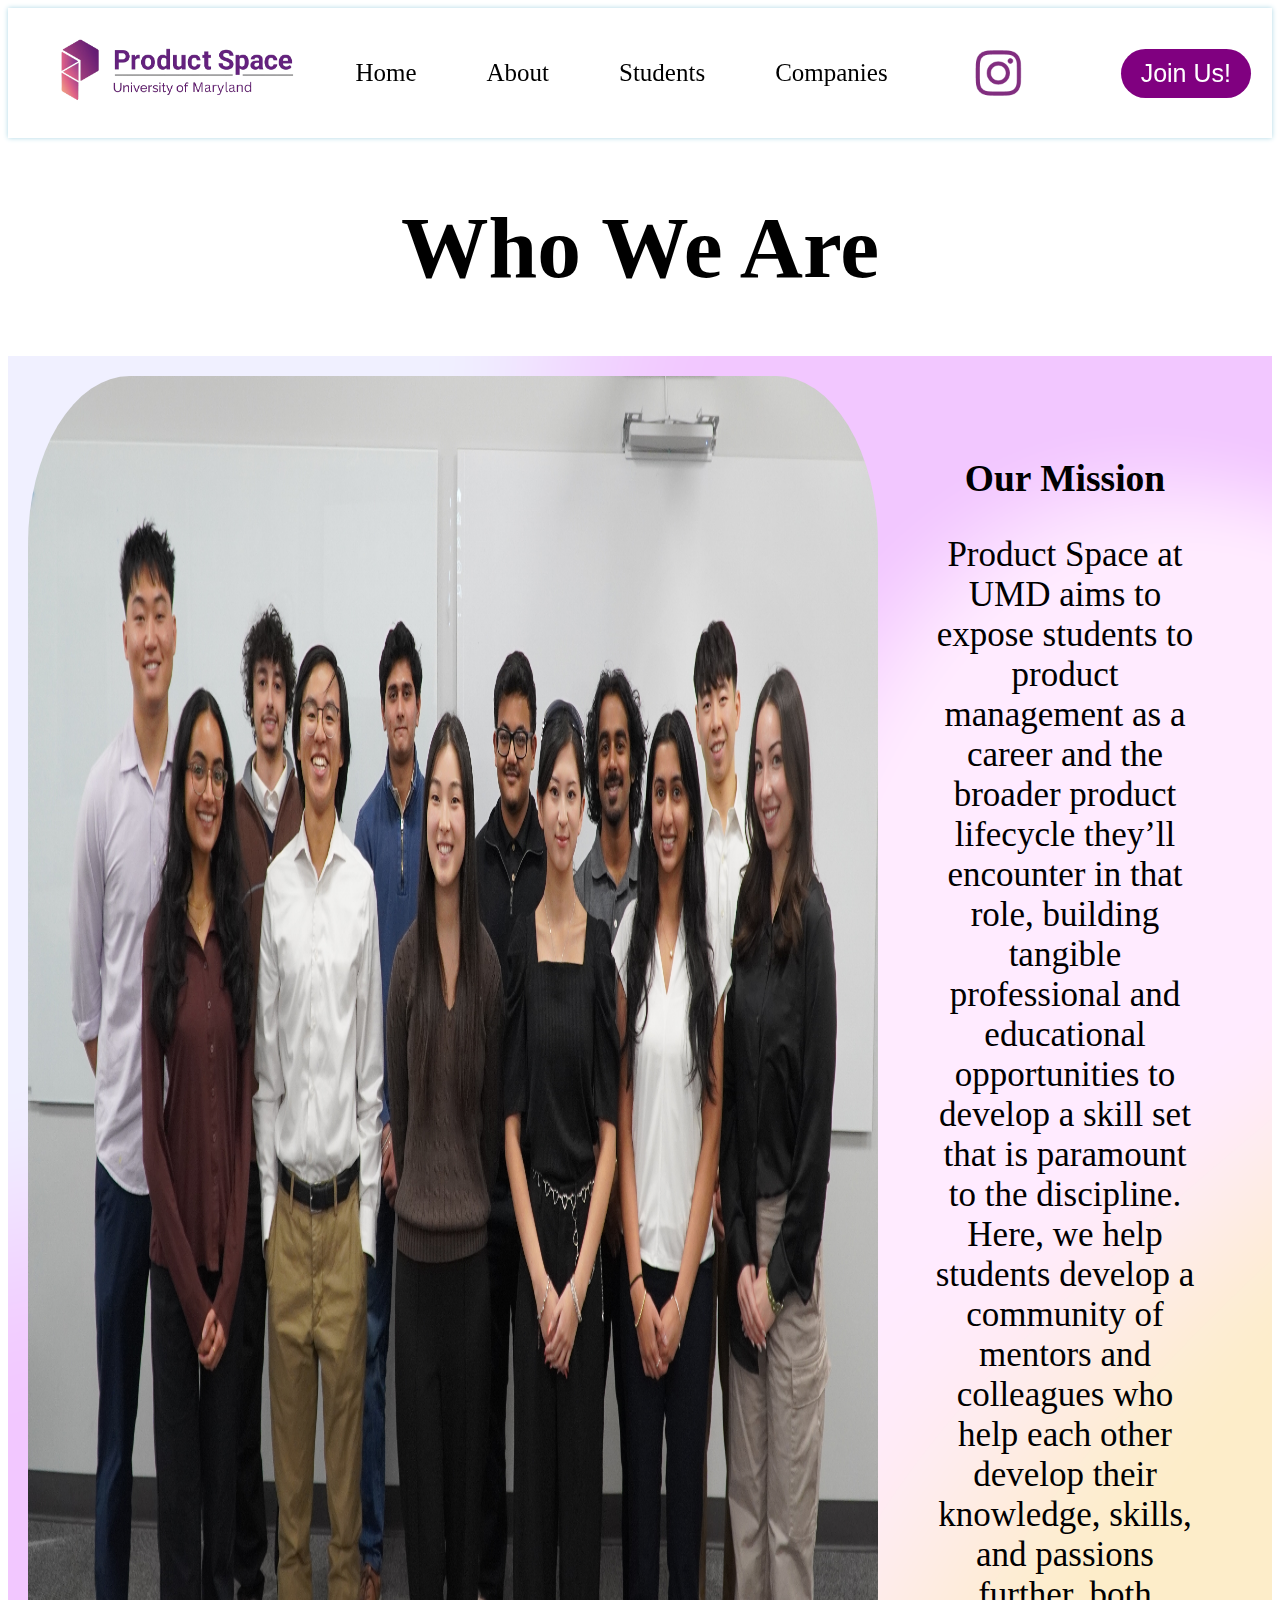
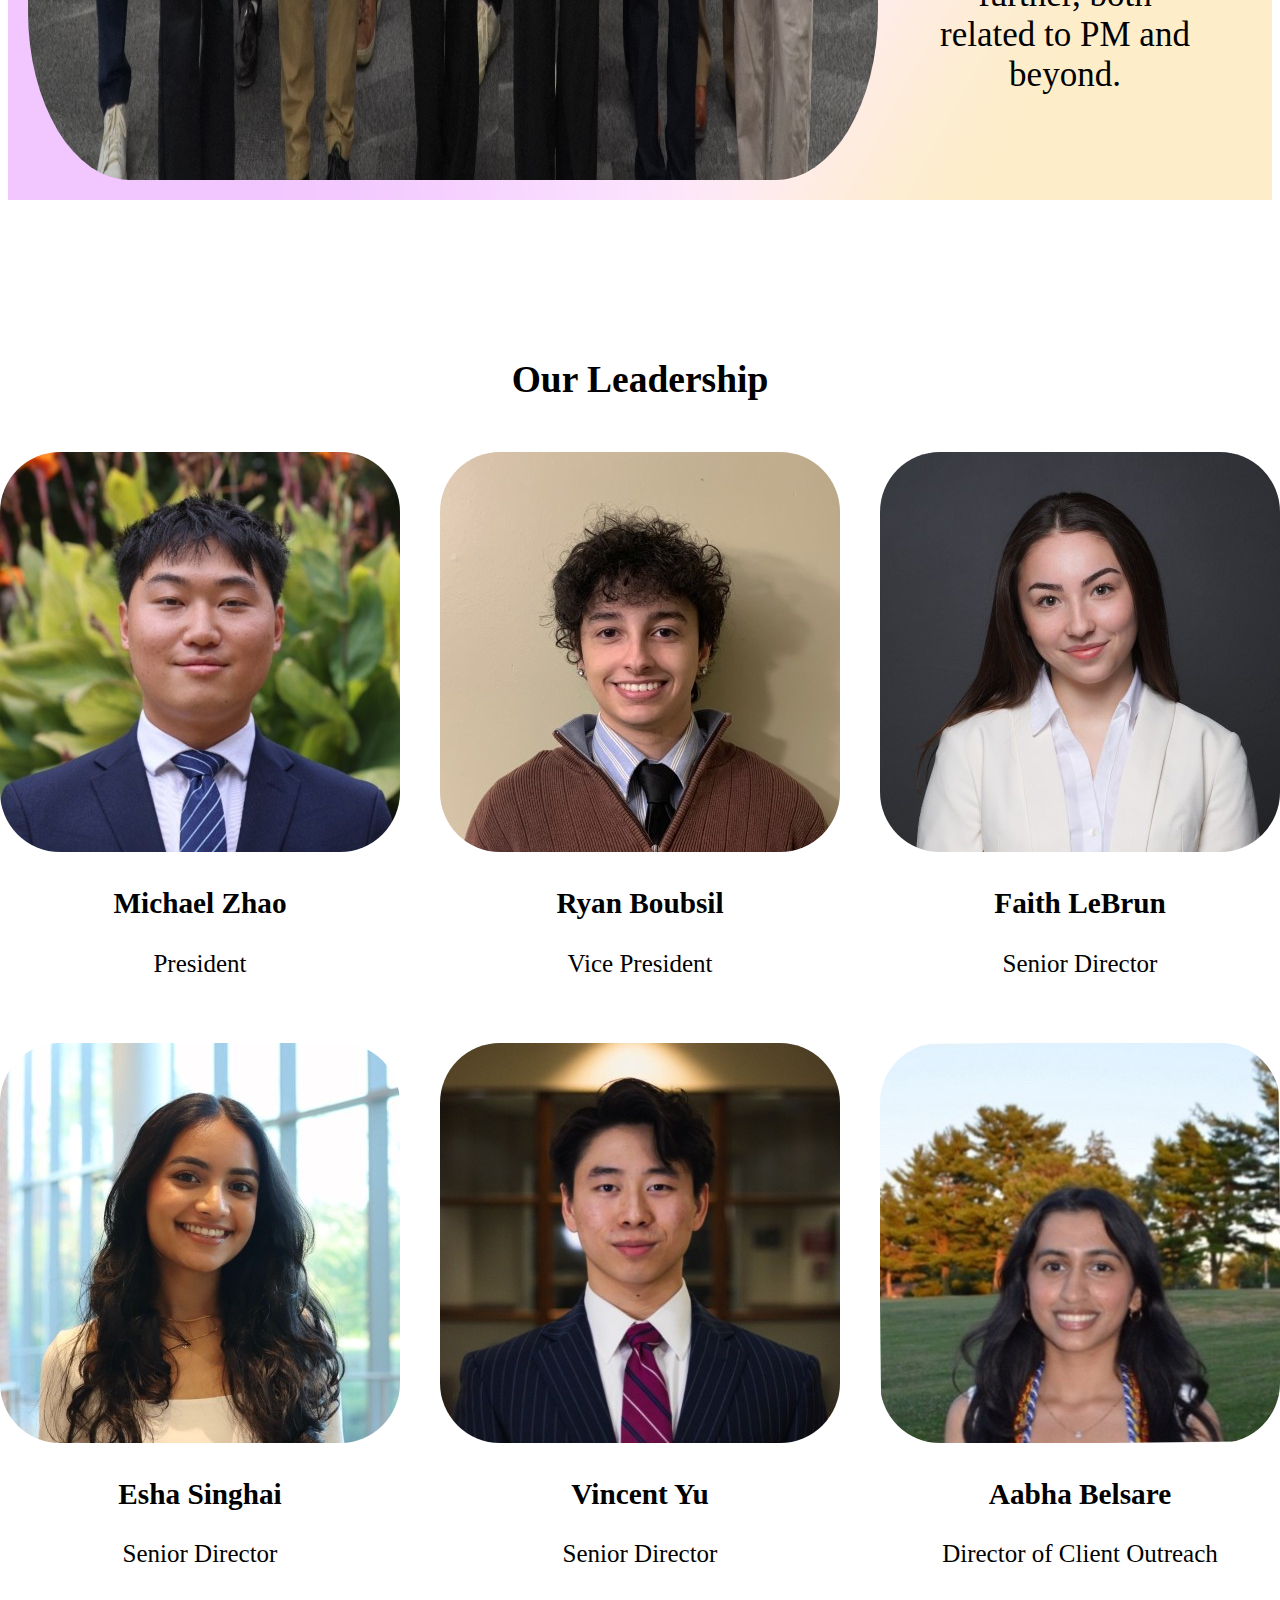
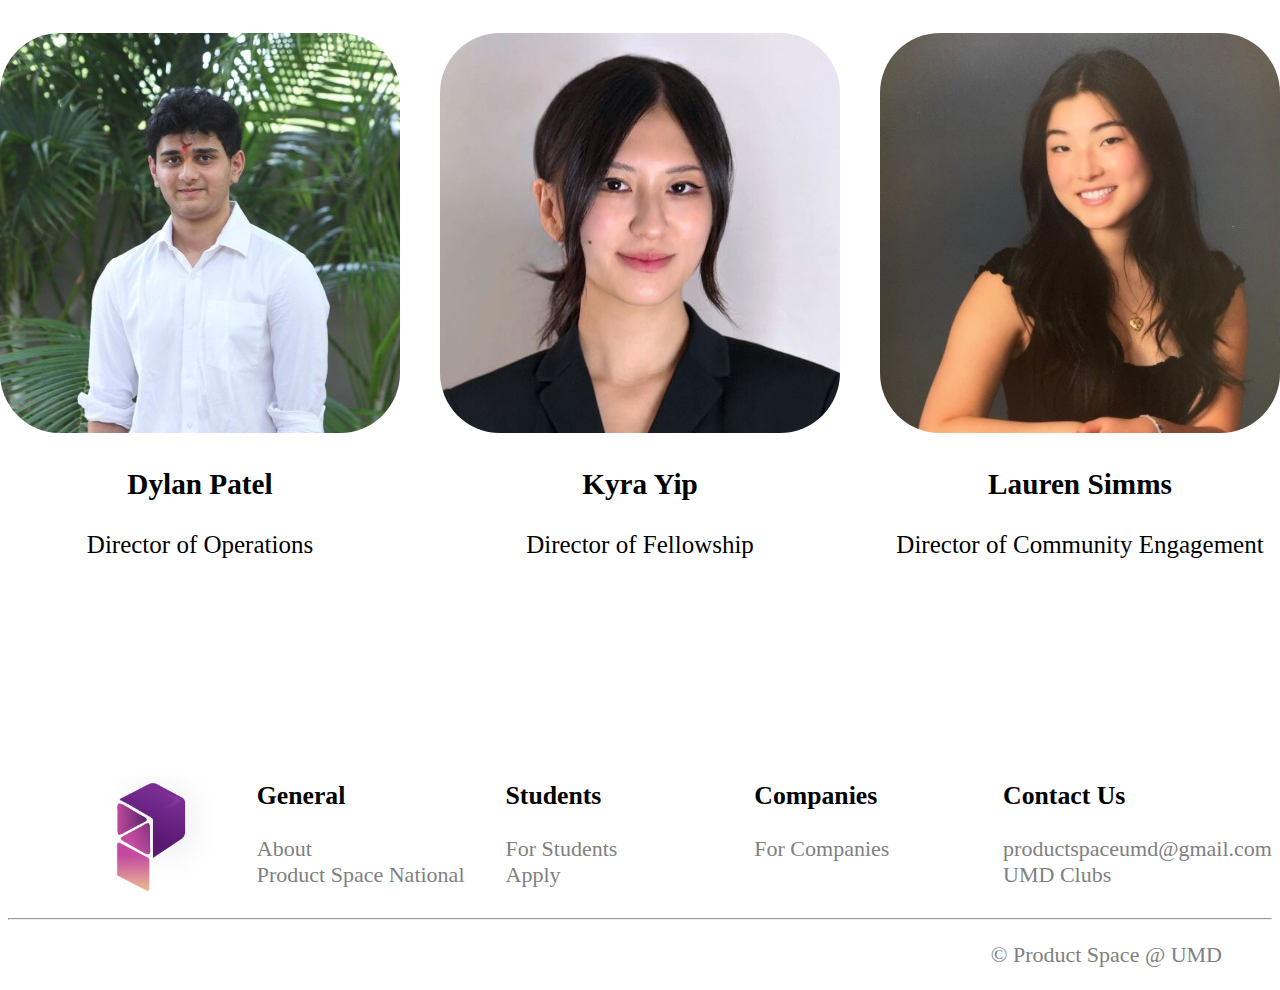
==== about.html @ c0e86bc1 "Add files via upload" ====
<!DOCTYPE html>
<html lang="en">

<head>
    <meta charset="utf-8">
	<title>UMD Product Space </title>
    <link rel="stylesheet" href="style.css" type="text/css">
</head>

<body class="body-format">
    <div id="navbar">
        <div id="leftNav">
            <img src="ps+md+logo.png" height="80">

            <a href="home.html">Home</a>
            <a href="about.html">About</a>
            <a href="students.html">Students</a>
            <a href="companies.html">Companies</a>
        </div>
        <div id="rightNav">
            <a href="https://www.instagram.com/productspaceumd/">
                <img src="instaLogo.png" height="60" alt="instagram"> 
            </a>
            <a  href="https://docs.google.com/forms/d/e/1FAIpQLSeWlETWPmmXoD9NtAts4yCuMwz2vFxb6qbk9b46RQPgtwjaCg/viewform">
                <button class="joinButton">Join Us!</button>
            </a>  
        </div>
      </div>

      <h1 style="text-align: center;">Who We Are</h1>
     <div id="about">
        
        <div class="row">
            <img src="GroupPhoto.JPG" width="850px" style="border-radius: 12%;">
            
            <div class="columnA">
                <h2>Our Mission</h2>
                <p>Product Space at UMD aims to expose students to product management as a career and the broader product lifecycle they’ll encounter in that role, building tangible professional and educational opportunities to develop a skill set that is paramount to the discipline. Here, we help students develop a community of mentors and colleagues who help each other develop their knowledge, skills, and passions further, both related to PM and beyond.</p>
            </div>
        </div>
        
        
     </div> 



     

     <div id="leadership">
        <h2 style="text-align: center;">Our Leadership</h2>
        <div class="flexbox">
            <div class="person">
                <img class="headshot" src="MichaelZhao.jpeg">
                <h3>Michael Zhao</h3>
                <p>President</p>
             </div>
             <div class="person">
                <img class="headshot" src="RyanBoubsil.jpeg">
                <h3>Ryan Boubsil</h3>
                <p>Vice President</p>
             </div>
    
             <div class="person">
                <img class="headshot" src="FaithLeBrun.jpeg">
                <h3>Faith LeBrun</h3>
                <p>Senior Director</p>
             </div>
         </div>
         
         <div class="flexbox">
             <div class="person">
                <img class="headshot" src="EshaSinghai.jpeg">
                <h3>Esha Singhai</h3>
                <p>Senior Director</p>
             </div>
            
             <div class="person">
                <img class="headshot" src="VincentYu.jpeg">
                <h3>Vincent Yu</h3>
                <p>Senior Director</p>
             </div>
    
             <div class="person">
                <img class="headshot" src="AabhaBelsare.jpeg">
                <h3>Aabha Belsare</h3>
                <p>Director of Client Outreach</p>
             </div>
         </div>
         
         <div class="flexbox">
            <div class="person">
                <img class="headshot" src="DylanPatel.jpeg">
                <h3>Dylan Patel</h3>
                <p>Director of Operations</p>
             </div>
             
             <div class="person">
                <img class="headshot" src="Kyra.jpg">
                <h3>Kyra Yip</h3>
                <p>Director of Fellowship </p>
             </div>
            
             <div class="person">
                <img class="headshot" src="Lauren.jpeg">
                <h3>Lauren Simms</h3>
                <p>Director of Community Engagement</p>
             </div>
         </div>
         
         
     </div>

     <div class="row" id="footer">
        <div class="columnF">
            <img width="125px" src="ps+logo.png" style="margin-left: 80px; margin-top: 20px;">
        </div>
        <div class="columnF" id="">
            <h3>General</h3>
            <a href="about.html">About</a><br>
            <a href="https://www.productspace.org/">Product Space National</a>
        </div>
        <div class="columnF">
            <h3>Students</h3>
            <a href="students.html">For Students</a><br>
            <a href="https://docs.google.com/forms/d/e/1FAIpQLSeWlETWPmmXoD9NtAts4yCuMwz2vFxb6qbk9b46RQPgtwjaCg/viewform"> Apply</a>
        </div>
        <div class="columnF" id="">
            <h3>Companies</h3>
            <a href="companies.html">For Companies</a>
        </div>
        <div class="columnF">
            <h3>Contact Us</h3>
            <a href="mailto:productspaceumd@gmail.com?subject=Client%20Project">
                productspaceumd@gmail.com
            </a><br>
            <a href="https://terplink.umd.edu/organization/productspaceatumd">UMD Clubs</a> 
        </div>
       
      </div>
      <hr>
      <p id="copyright">&#169 Product Space @ UMD </p>
</body>
</html>
---- style.css ----
html{
    font-size: 25px;
    background-color: white;
    font-family: "Roboto", serif;
    font-weight: 400;
    font-style: normal;
    font-variation-settings: "wdth" 100;
}

/* Style the navbar */
#navbar {
    display: flex;
    position: sticky;
    top: 0;
    overflow: hidden;
    background-color: white;
    box-shadow: 0px 0px 5px lightblue;
    align-items: center;
    
}
#leftNav{
  display: flex;
  align-items: center;
}

#rightNav {
  display: flex;
  align-items: center;
  justify-content: space-between; /* Ensure proper spacing */
  gap: 15px; /* Adds spacing between elements */
}
#leftNav img {
  margin-left: 30px; /* Add spacing between the icon and the button */
}
  

#rightNav img {
  margin: 0 10px; /* Adjust spacing */
  height: 60px; /* Ensure consistent height */
  vertical-align: middle; /* Align with button */
}
  
  /* Navbar links */
  #navbar a {
    float: left;
    display: block;
    color: black;
    text-align: center;
    padding: 35px;
    text-decoration: none;
    font-size: 1rem;
  }

  #footer a{
    color: gray;
    text-decoration: none;
  }

  #footer a:hover{
    color: purple;
    text-decoration: underline;
  }
  
  #navbar a:hover {
    color: purple; 
    text-decoration: underline;
  }
  h1{
    font-size: 3.5rem;
  }
  /* Page content */
  .content {
    padding: 16px;
  }

  #about{
    padding: 20px; 
  }

  .joinButton {
    color: white;
    background-color: purple;
    border-radius: 35px;
    font-size: 1rem;
    padding: 10px 20px; /* Adjust padding */
    border: none;
    white-space: nowrap; /* Prevents text from wrapping */
}
 .learnButton{
    color:white; 
    background-color: purple;
    border-radius: 35px;
    font-size: 1rem;
    padding: 20px; 
    border: none;
 }

 .joinButton:hover{
    opacity: 70%;
 }
 .row {
    display: flex;
  }
  #intro{
    background-image: url(mesh-gradient.png);
    background-repeat: repeat-x;
    background-size: cover; 
  }
  #for{
    background-image: url(mesh-gradient.png);
    background-repeat: repeat-x;
    background-size: cover; 
  }
  #about{
    background-image: url(mesh-gradient.png);
    background-repeat: repeat-x;
    background-size: cover; 
  }

  #student{
    background-image: url(mesh-gradient.png);
    background-repeat: repeat-x;
    background-size: cover; 
    padding: 100px;
  }

  #studentCol{
    padding-left: 20px;
  }
  #studentPara{
    font-size: 1.2rem;
    padding:59px; 
  }
  #flyer{
    margin-left: 25%;
    width: 1000px; 
  }
  .column {
    flex: 50%;
    margin: 100px ; 
  }
  .columnF{
    flex: 25%;
    margin-top: 25px;
  }
  .columnA{
    text-align: center;
    padding:50px; 

  }
  .columnA p{
    font-size: 1.4rem;
  }

  #leftColumn{
    margin-left: 146px;
  }
  #leadership{
    padding: 10%;
  }
  #mission{
    font-size: 2.5rem;
    padding: 60px 150px 60px 150px; 
    text-align: center;
  }
  .headshot{
    width: 400px;
    border-radius: 15%;
  }
  .flexbox{
    display: flex;
    justify-content: center;
  }
  .person{
    text-align: center;
    padding: 20px;
  }
  #emailLink{
    color: black; 
  }
  #emailLink a:hover{
    color: purple;
  }
  #footer{
    font-size: 22px;
  }
  #copyright{
    color:gray; 
    font-size: 22px;
    margin-right: 50px; 
    text-align: right;
  }
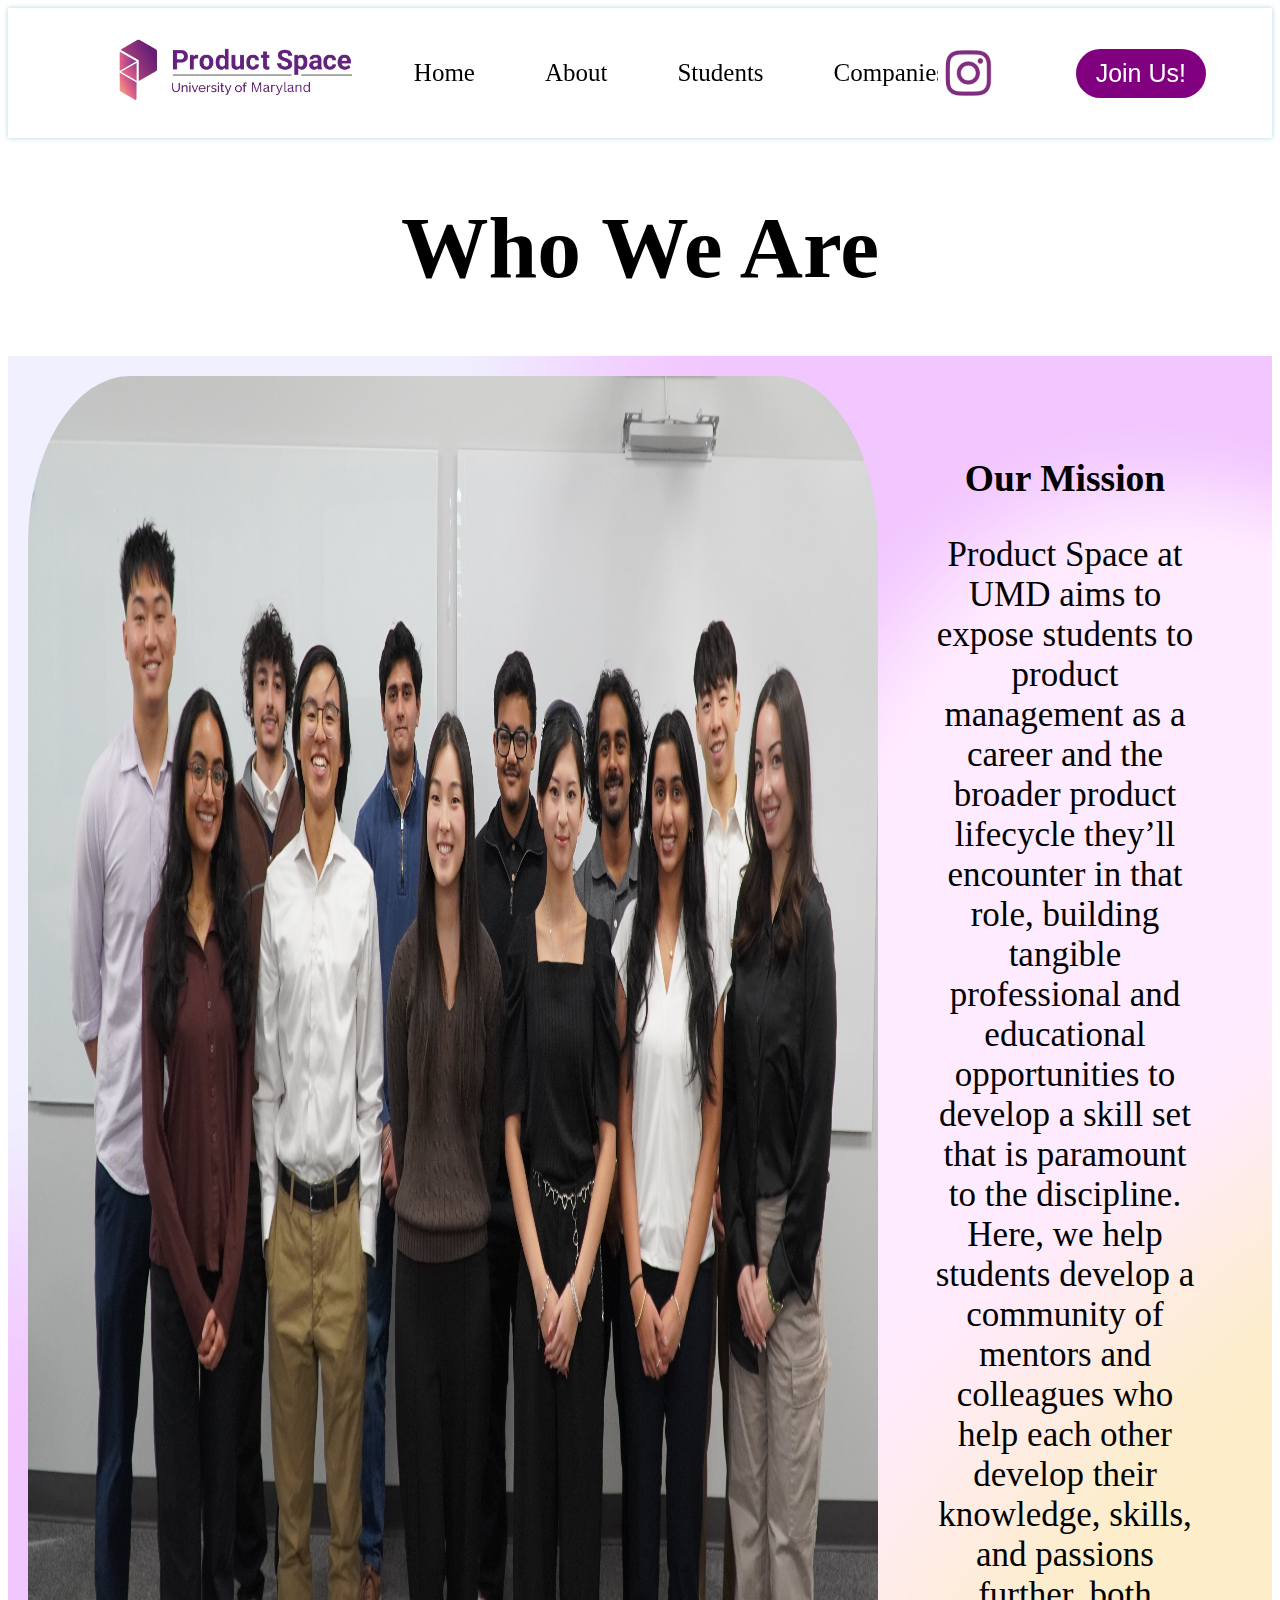
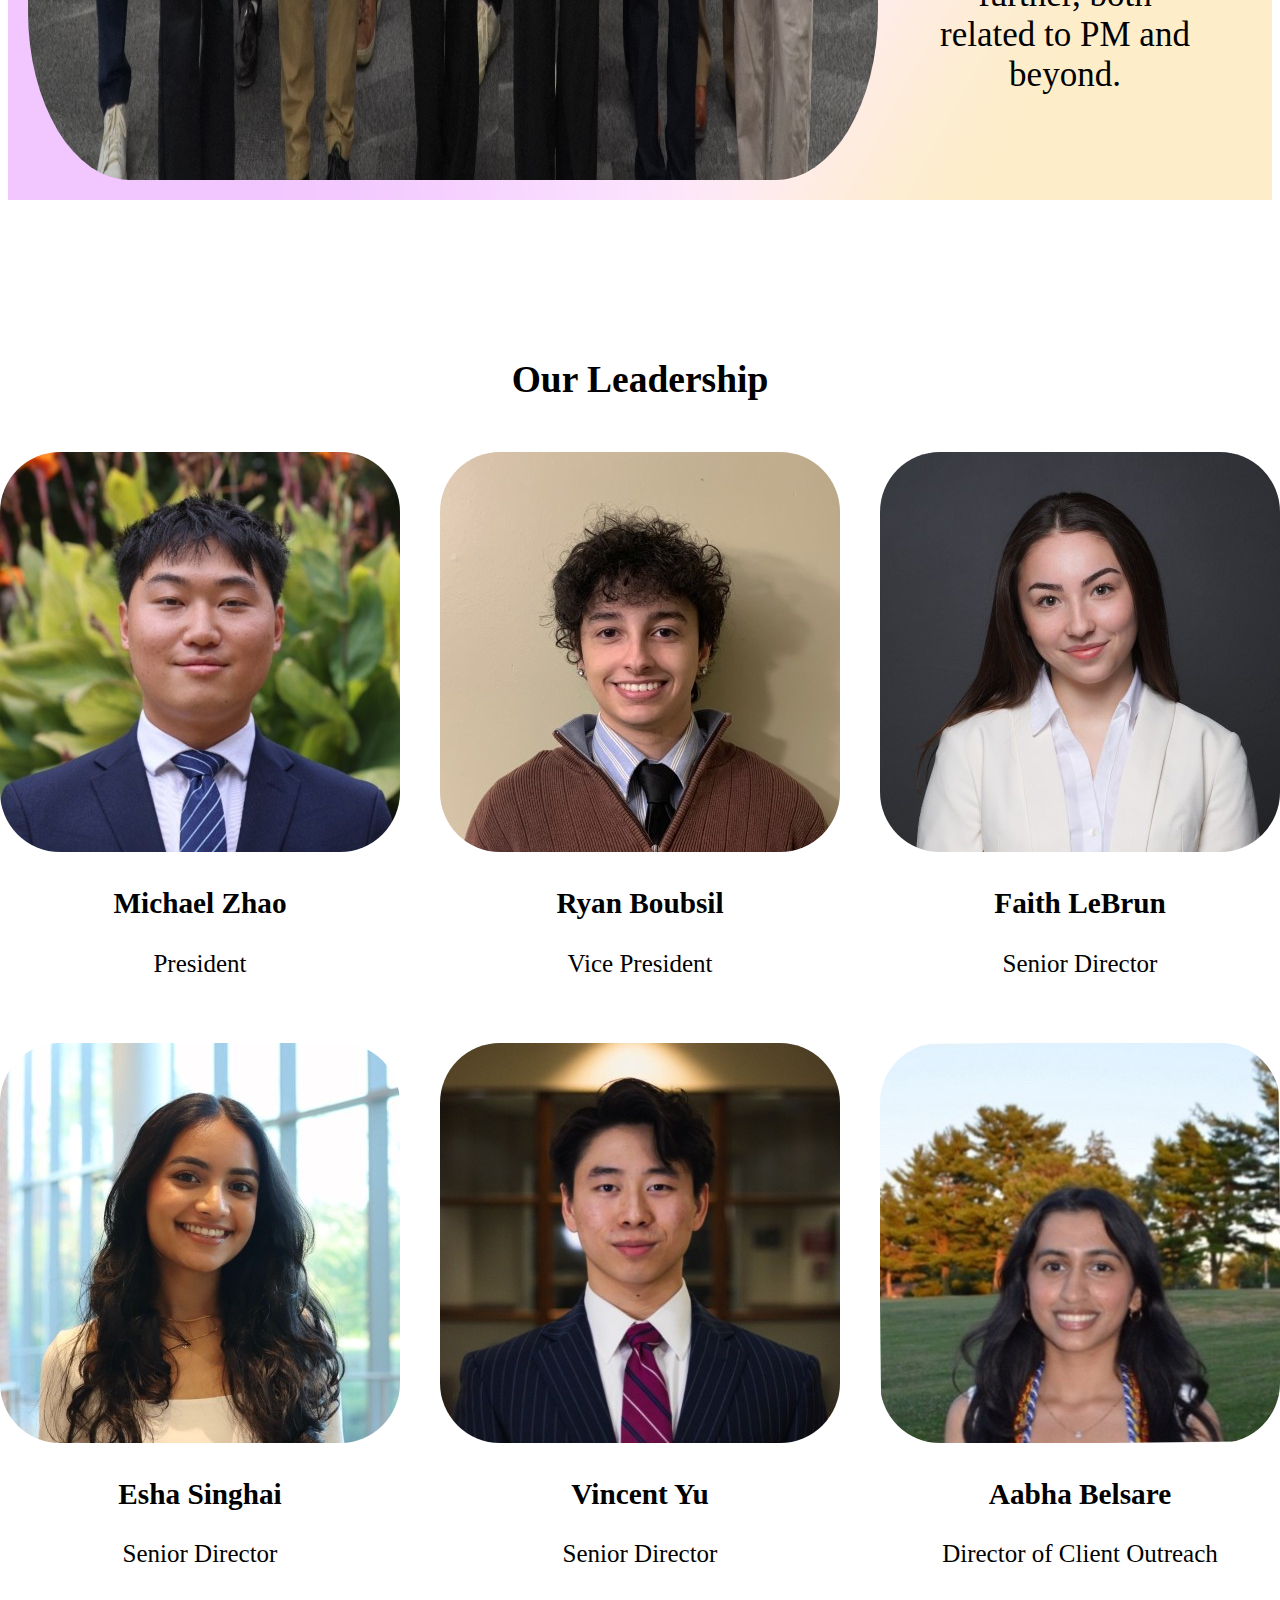
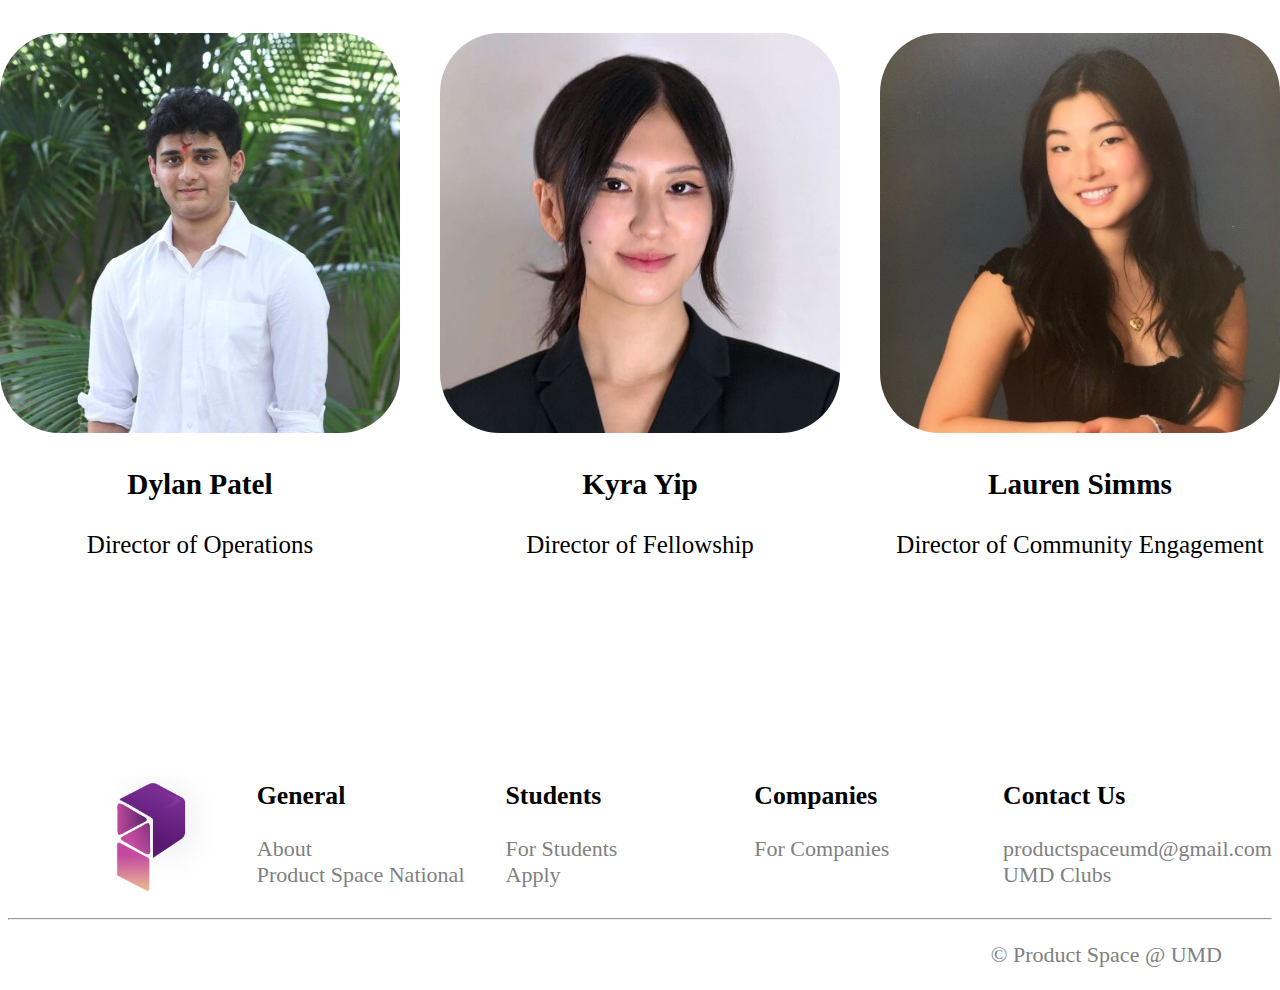
==== commit 72d306c5: "Update about.html" ====
--- a/about.html
+++ b/about.html
@@ -12,7 +12,7 @@
         <div id="leftNav">
             <img src="ps+md+logo.png" height="80">
 
-            <a href="home.html">Home</a>
+            <a href="index.html">Home</a>
             <a href="about.html">About</a>
             <a href="students.html">Students</a>
             <a href="companies.html">Companies</a>
@@ -140,4 +140,4 @@
       <hr>
       <p id="copyright">&#169 Product Space @ UMD </p>
 </body>
-</html>+</html>
--- a/style.css
+++ b/style.css
@@ -28,10 +28,9 @@
   display: flex;
   align-items: center;
   justify-content: space-between; /* Ensure proper spacing */
-  gap: 15px; /* Adds spacing between elements */
 }
 #leftNav img {
-  margin-left: 30px; /* Add spacing between the icon and the button */
+  margin-left: 10%; /* Add spacing between the icon and the button */
 }
   
 
@@ -190,4 +189,4 @@
     font-size: 22px;
     margin-right: 50px; 
     text-align: right;
-  }+  }
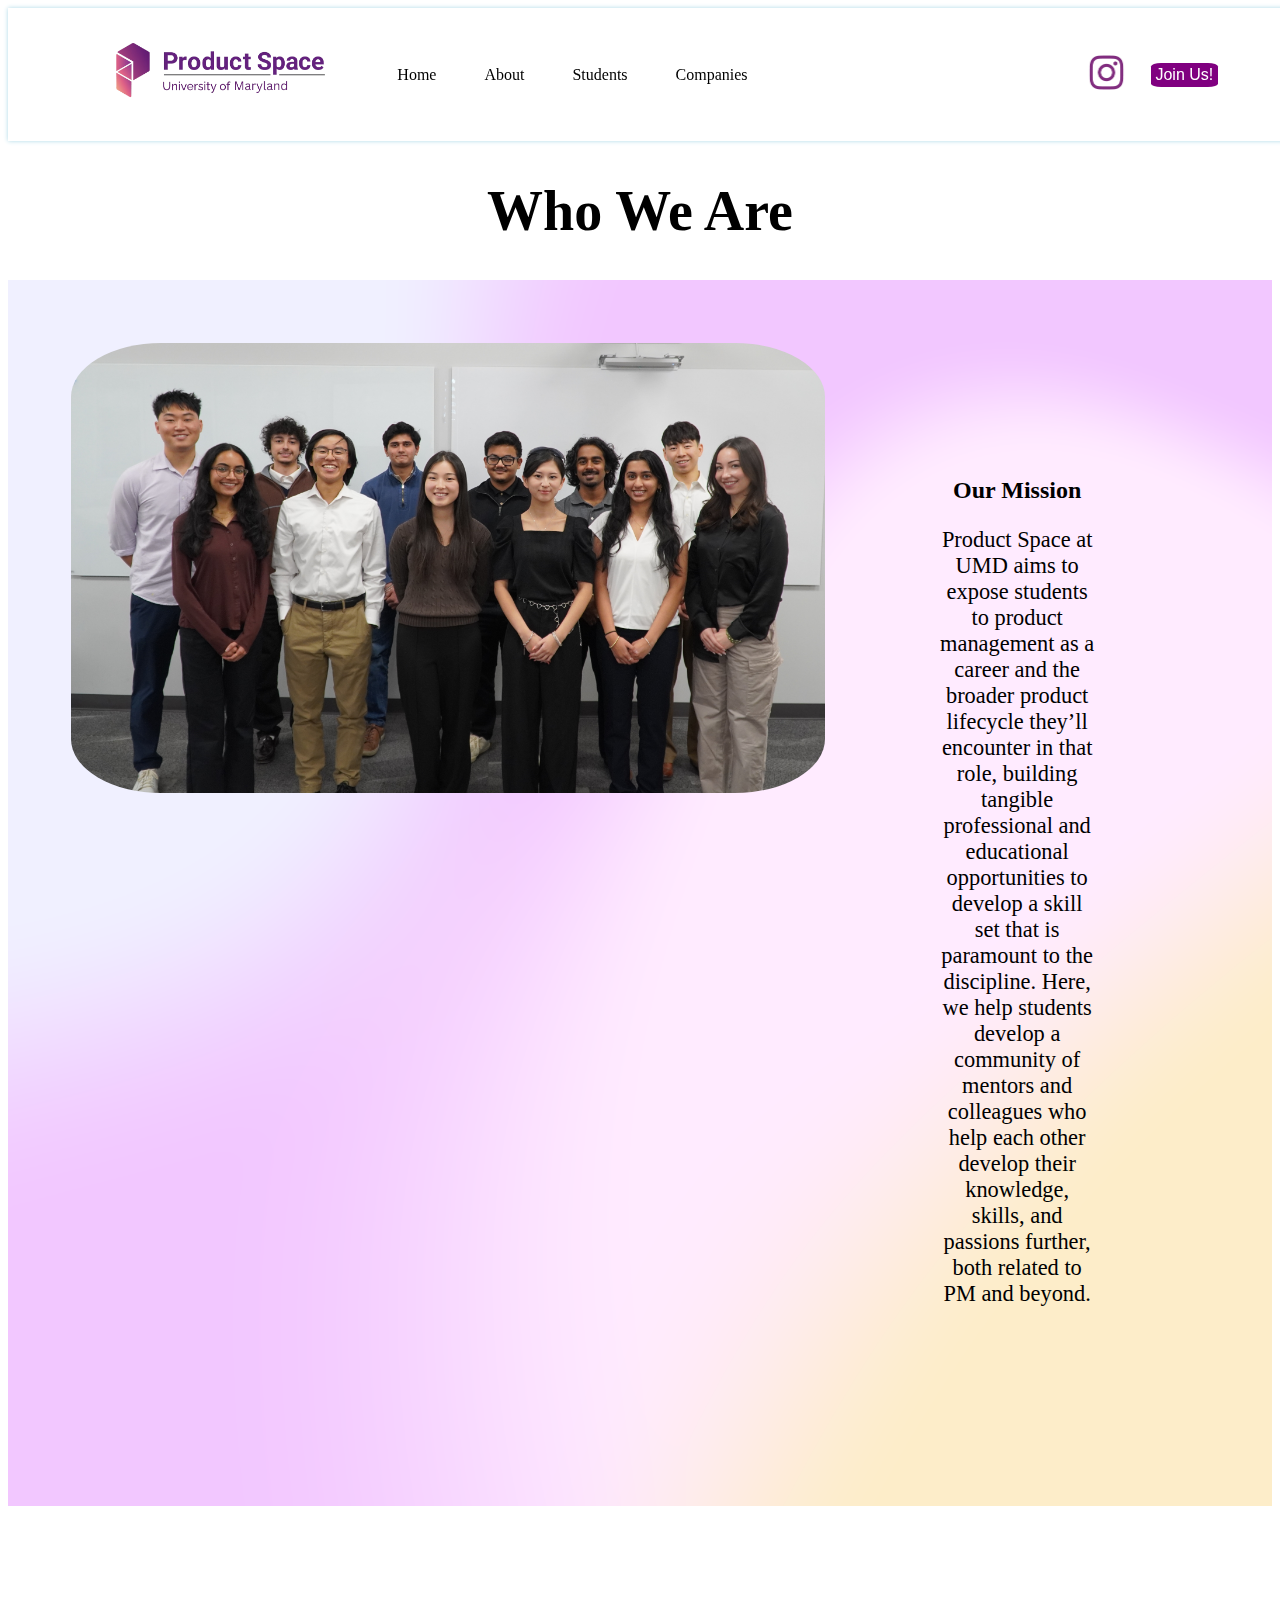
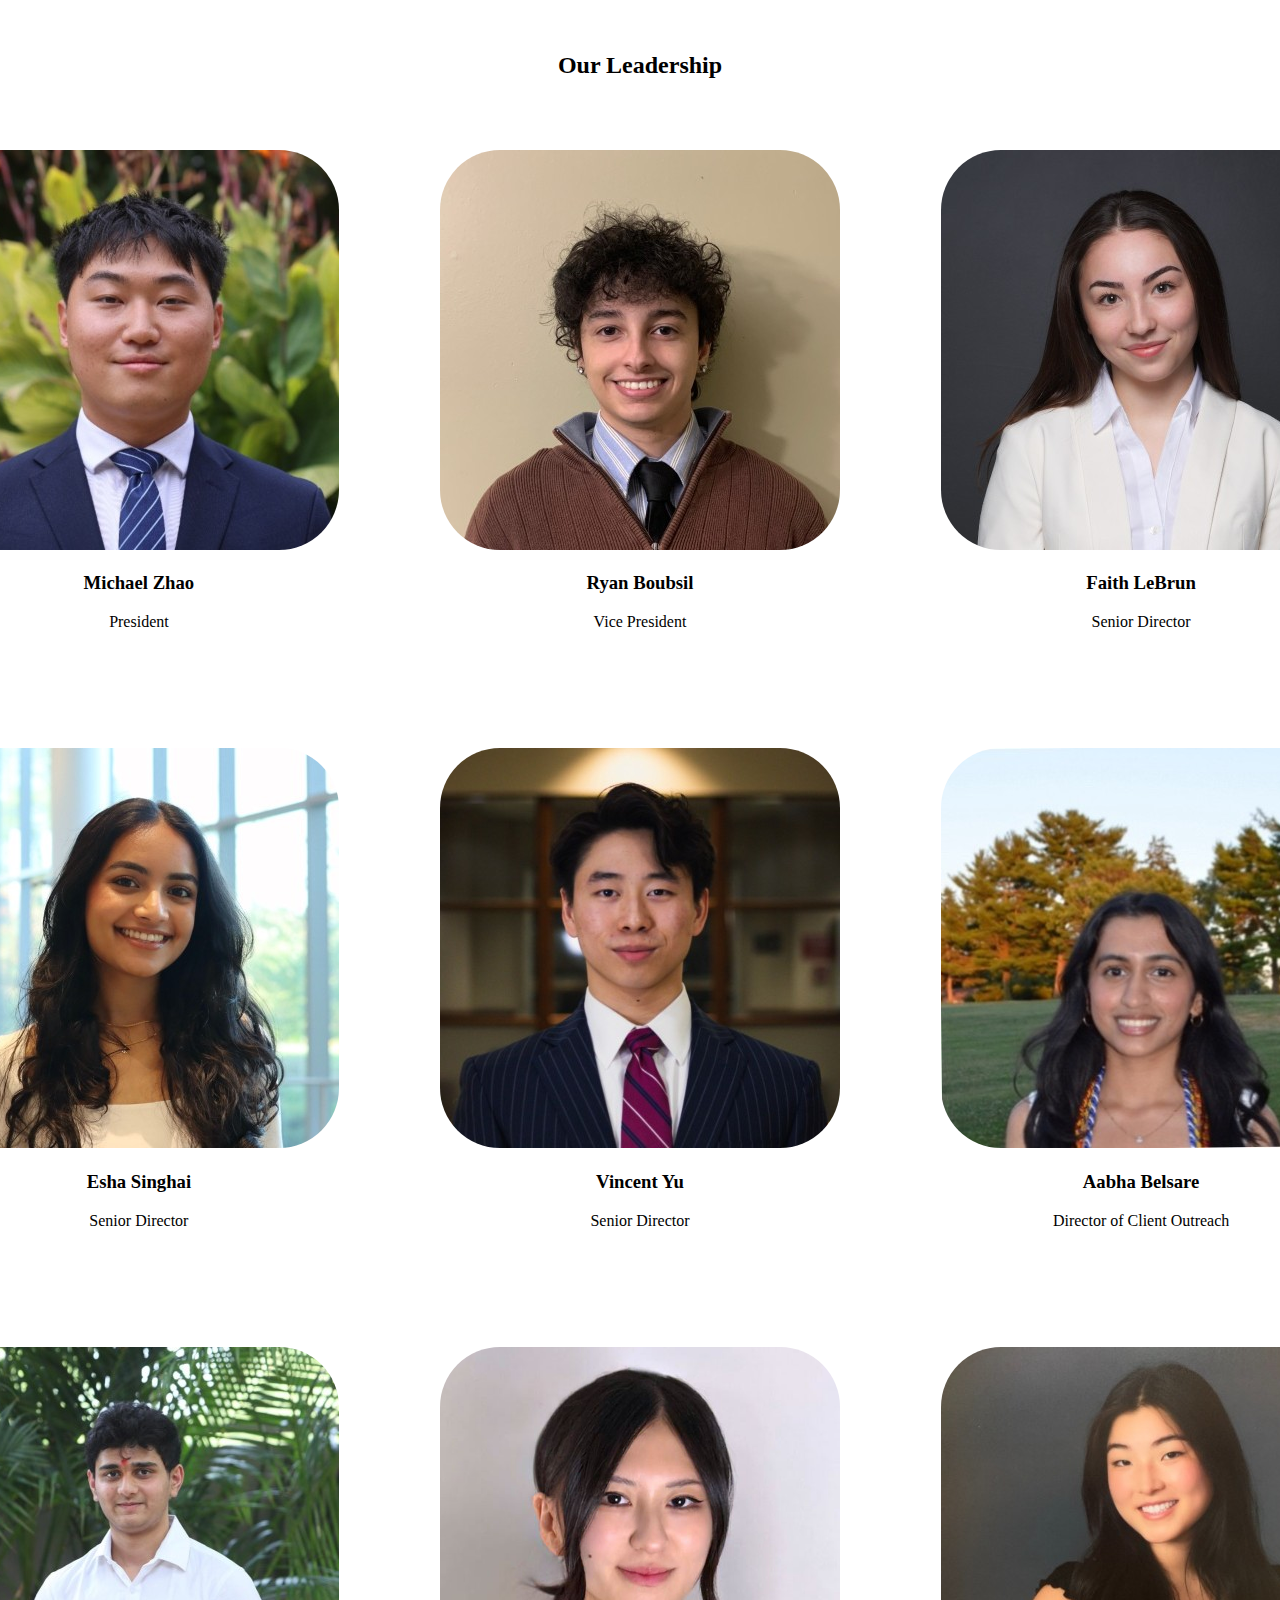
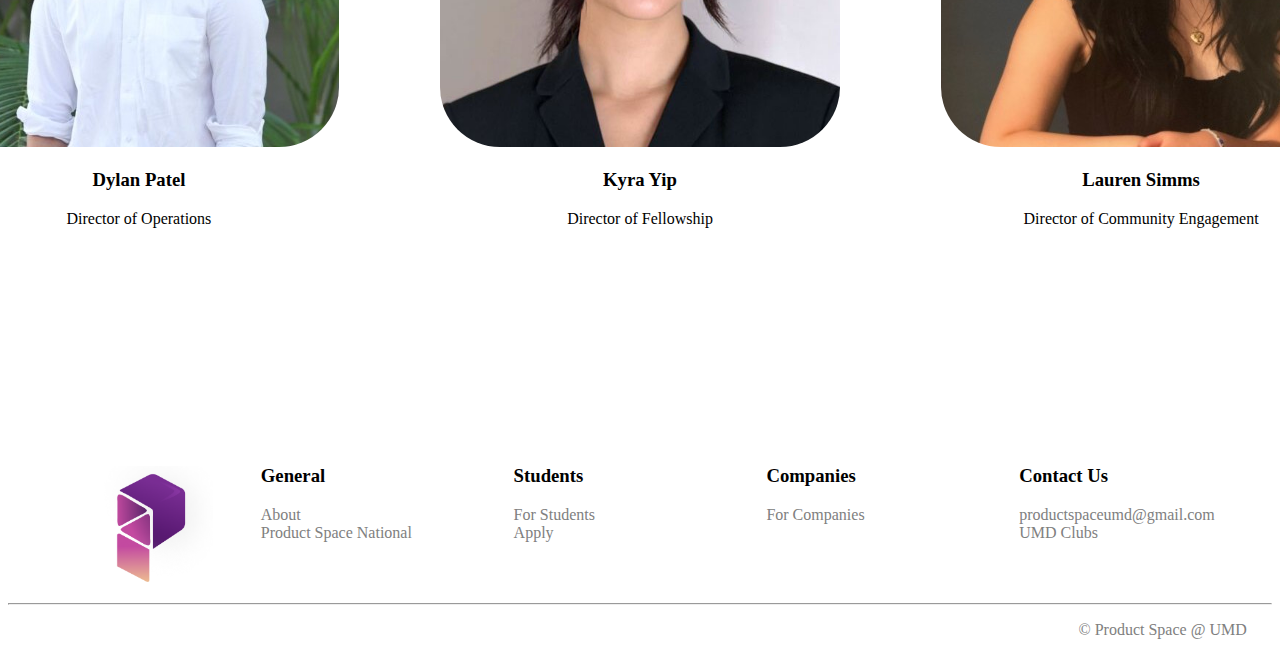
==== commit 4429f3af: "Add files via upload" ====
--- a/about.html
+++ b/about.html
@@ -10,7 +10,7 @@
 <body class="body-format">
     <div id="navbar">
         <div id="leftNav">
-            <img src="ps+md+logo.png" height="80">
+            <a href="index.html"><img src="/media/logos/ps+md+logo.png" alt="ProductSpaceLogo" height="80"></a>
 
             <a href="index.html">Home</a>
             <a href="about.html">About</a>
@@ -19,11 +19,9 @@
         </div>
         <div id="rightNav">
             <a href="https://www.instagram.com/productspaceumd/">
-                <img src="instaLogo.png" height="60" alt="instagram"> 
+                <img src="/media/logos/instaLogo.png" alt="instagram"> 
             </a>
-            <a  href="https://docs.google.com/forms/d/e/1FAIpQLSeWlETWPmmXoD9NtAts4yCuMwz2vFxb6qbk9b46RQPgtwjaCg/viewform">
-                <button class="joinButton">Join Us!</button>
-            </a>  
+            <button class="joinButton" onclick="window.location.href='https://docs.google.com/forms/d/e/1FAIpQLSeWlETWPmmXoD9NtAts4yCuMwz2vFxb6qbk9b46RQPgtwjaCg/viewform';">Join Us!</button> 
         </div>
       </div>
 
@@ -31,37 +29,32 @@
      <div id="about">
         
         <div class="row">
-            <img src="GroupPhoto.JPG" width="850px" style="border-radius: 12%;">
+            <img class="groupPhoto" src="/media/groupPhotos/GroupPhoto.JPG" alt="ProductSpaceGroupPhoto">
             
             <div class="columnA">
                 <h2>Our Mission</h2>
                 <p>Product Space at UMD aims to expose students to product management as a career and the broader product lifecycle they’ll encounter in that role, building tangible professional and educational opportunities to develop a skill set that is paramount to the discipline. Here, we help students develop a community of mentors and colleagues who help each other develop their knowledge, skills, and passions further, both related to PM and beyond.</p>
             </div>
         </div>
-        
-        
      </div> 
 
-
-
-     
 
      <div id="leadership">
         <h2 style="text-align: center;">Our Leadership</h2>
         <div class="flexbox">
             <div class="person">
-                <img class="headshot" src="MichaelZhao.jpeg">
+                <img class="headshot" src="/media/headshots/MichaelZhao.jpeg" alt="headshot">
                 <h3>Michael Zhao</h3>
                 <p>President</p>
              </div>
              <div class="person">
-                <img class="headshot" src="RyanBoubsil.jpeg">
+                <img class="headshot" src="/media/headshots/RyanBoubsil.jpeg" alt="headshot">
                 <h3>Ryan Boubsil</h3>
                 <p>Vice President</p>
              </div>
     
              <div class="person">
-                <img class="headshot" src="FaithLeBrun.jpeg">
+                <img class="headshot" src="/media/headshots/FaithLeBrun.jpeg" alt="headshot">
                 <h3>Faith LeBrun</h3>
                 <p>Senior Director</p>
              </div>
@@ -69,19 +62,19 @@
          
          <div class="flexbox">
              <div class="person">
-                <img class="headshot" src="EshaSinghai.jpeg">
+                <img class="headshot" src="/media/headshots/EshaSinghai.jpeg" alt="headshot">
                 <h3>Esha Singhai</h3>
                 <p>Senior Director</p>
              </div>
             
              <div class="person">
-                <img class="headshot" src="VincentYu.jpeg">
+                <img class="headshot" src="/media/headshots/VincentYu.jpeg" alt="headshot">
                 <h3>Vincent Yu</h3>
                 <p>Senior Director</p>
              </div>
     
              <div class="person">
-                <img class="headshot" src="AabhaBelsare.jpeg">
+                <img class="headshot" src="/media/headshots/AabhaBelsare.jpeg" alt="headshot">
                 <h3>Aabha Belsare</h3>
                 <p>Director of Client Outreach</p>
              </div>
@@ -89,19 +82,19 @@
          
          <div class="flexbox">
             <div class="person">
-                <img class="headshot" src="DylanPatel.jpeg">
+                <img class="headshot" src="/media/headshots/DylanPatel.jpeg" alt="headshot">
                 <h3>Dylan Patel</h3>
                 <p>Director of Operations</p>
              </div>
              
              <div class="person">
-                <img class="headshot" src="Kyra.jpg">
+                <img class="headshot" src="/media/headshots/KyraYip.jpg" alt="headshot">
                 <h3>Kyra Yip</h3>
                 <p>Director of Fellowship </p>
              </div>
             
              <div class="person">
-                <img class="headshot" src="Lauren.jpeg">
+                <img class="headshot" src="/media/headshots/LaurenSimms.jpeg" alt="headshot">
                 <h3>Lauren Simms</h3>
                 <p>Director of Community Engagement</p>
              </div>
@@ -112,9 +105,9 @@
 
      <div class="row" id="footer">
         <div class="columnF">
-            <img width="125px" src="ps+logo.png" style="margin-left: 80px; margin-top: 20px;">
+            <img width="125" src="/media/logos/ps+logo.png" style="margin-left: 80px; margin-top: 20px;" alt="ProductSpaceLogo">
         </div>
-        <div class="columnF" id="">
+        <div class="columnF">
             <h3>General</h3>
             <a href="about.html">About</a><br>
             <a href="https://www.productspace.org/">Product Space National</a>
@@ -124,7 +117,7 @@
             <a href="students.html">For Students</a><br>
             <a href="https://docs.google.com/forms/d/e/1FAIpQLSeWlETWPmmXoD9NtAts4yCuMwz2vFxb6qbk9b46RQPgtwjaCg/viewform"> Apply</a>
         </div>
-        <div class="columnF" id="">
+        <div class="columnF">
             <h3>Companies</h3>
             <a href="companies.html">For Companies</a>
         </div>
@@ -138,6 +131,6 @@
        
       </div>
       <hr>
-      <p id="copyright">&#169 Product Space @ UMD </p>
+      <p id="copyright">&#169; Product Space @ UMD </p>
 </body>
-</html>
+</html>--- a/style.css
+++ b/style.css
@@ -1,6 +1,6 @@
 
 html{
-    font-size: 25px;
+    font-size: 16px;
     background-color: white;
     font-family: "Roboto", serif;
     font-weight: 400;
@@ -8,48 +8,46 @@
     font-variation-settings: "wdth" 100;
 }
 
-/* Style the navbar */
 #navbar {
-    display: flex;
-    position: sticky;
-    top: 0;
-    overflow: hidden;
-    background-color: white;
-    box-shadow: 0px 0px 5px lightblue;
-    align-items: center;
-    
+  display: flex;
+  position: sticky;
+  top: 0;
+  background-color: white;
+  box-shadow: 0 0 0.5vh lightblue;
+  align-items: center;
+  justify-content: space-between;
+  padding: 1% 5%;
+  width: 100%;
+  flex-wrap: wrap; /* Prevents items from overflowing */
 }
-#leftNav{
+
+/* Left Navbar (Logo + Links) */
+#leftNav {
   display: flex;
   align-items: center;
 }
 
+#leftNav img {
+  max-height: 8vh; /* Scales properly */
+}
+
+/* Right Navbar (Socials + Button) */
 #rightNav {
   display: flex;
   align-items: center;
-  justify-content: space-between; /* Ensure proper spacing */
+  margin-right: 10%;
 }
-#leftNav img {
-  margin-left: 10%; /* Add spacing between the icon and the button */
-}
-  
 
 #rightNav img {
-  margin: 0 10px; /* Adjust spacing */
-  height: 60px; /* Ensure consistent height */
-  vertical-align: middle; /* Align with button */
+  height: 5vh;
 }
-  
-  /* Navbar links */
-  #navbar a {
-    float: left;
-    display: block;
-    color: black;
-    text-align: center;
-    padding: 35px;
-    text-decoration: none;
-    font-size: 1rem;
-  }
+
+#navbar a {
+  text-decoration: none;
+  color: black;
+  font-size: 1rem;
+  padding: 1rem 1.5rem; /* Balanced padding */
+}
 
   #footer a{
     color: gray;
@@ -70,28 +68,27 @@
   }
   /* Page content */
   .content {
-    padding: 16px;
+    padding: 16%;
   }
-
-  #about{
-    padding: 20px; 
+  .groupPhoto{
+    height: 50vh; 
+    border-radius: 12%;
   }
-
   .joinButton {
     color: white;
     background-color: purple;
-    border-radius: 35px;
+    border-radius: 15%;
     font-size: 1rem;
-    padding: 10px 20px; /* Adjust padding */
+    padding: 2% 3%; /* Adjust padding */
     border: none;
     white-space: nowrap; /* Prevents text from wrapping */
 }
  .learnButton{
     color:white; 
     background-color: purple;
-    border-radius: 35px;
+    border-radius: 15%;
     font-size: 1rem;
-    padding: 20px; 
+    padding: 1.5%; 
     border: none;
  }
 
@@ -102,50 +99,48 @@
     display: flex;
   }
   #intro{
-    background-image: url(mesh-gradient.png);
+    background-image: url(/media/logos/mesh-gradient.png);
     background-repeat: repeat-x;
     background-size: cover; 
   }
   #for{
-    background-image: url(mesh-gradient.png);
+    background-image: url(/media/logos/mesh-gradient.png);
     background-repeat: repeat-x;
     background-size: cover; 
   }
   #about{
-    background-image: url(mesh-gradient.png);
+    background-image: url(/media/logos/mesh-gradient.png);
     background-repeat: repeat-x;
     background-size: cover; 
+    padding: 5%; 
   }
 
   #student{
-    background-image: url(mesh-gradient.png);
+    background-image: url(/media/logos/mesh-gradient.png);
     background-repeat: repeat-x;
     background-size: cover; 
-    padding: 100px;
+    padding: 2%; 
   }
 
-  #studentCol{
-    padding-left: 20px;
-  }
   #studentPara{
     font-size: 1.2rem;
-    padding:59px; 
+    padding: 3%; 
   }
   #flyer{
-    margin-left: 25%;
-    width: 1000px; 
+    margin-left: 30%;
+    width: 70vh; 
   }
   .column {
     flex: 50%;
-    margin: 100px ; 
+    margin: 3%; 
   }
   .columnF{
     flex: 25%;
-    margin-top: 25px;
+    margin-top: 2%;
   }
   .columnA{
     text-align: center;
-    padding:50px; 
+    padding:10%; 
 
   }
   .columnA p{
@@ -153,14 +148,14 @@
   }
 
   #leftColumn{
-    margin-left: 146px;
+    margin-left: 10%;
   }
   #leadership{
     padding: 10%;
   }
   #mission{
     font-size: 2.5rem;
-    padding: 60px 150px 60px 150px; 
+    padding: 0.8em 1em 0.8em 1em; 
     text-align: center;
   }
   .headshot{
@@ -173,7 +168,7 @@
   }
   .person{
     text-align: center;
-    padding: 20px;
+    padding: 5%;
   }
   #emailLink{
     color: black; 
@@ -182,11 +177,11 @@
     color: purple;
   }
   #footer{
-    font-size: 22px;
+    font-size: 1rem;
   }
   #copyright{
     color:gray; 
-    font-size: 22px;
-    margin-right: 50px; 
+    font-size: 1rem;
+    margin-right: 2%; 
     text-align: right;
-  }
+  }